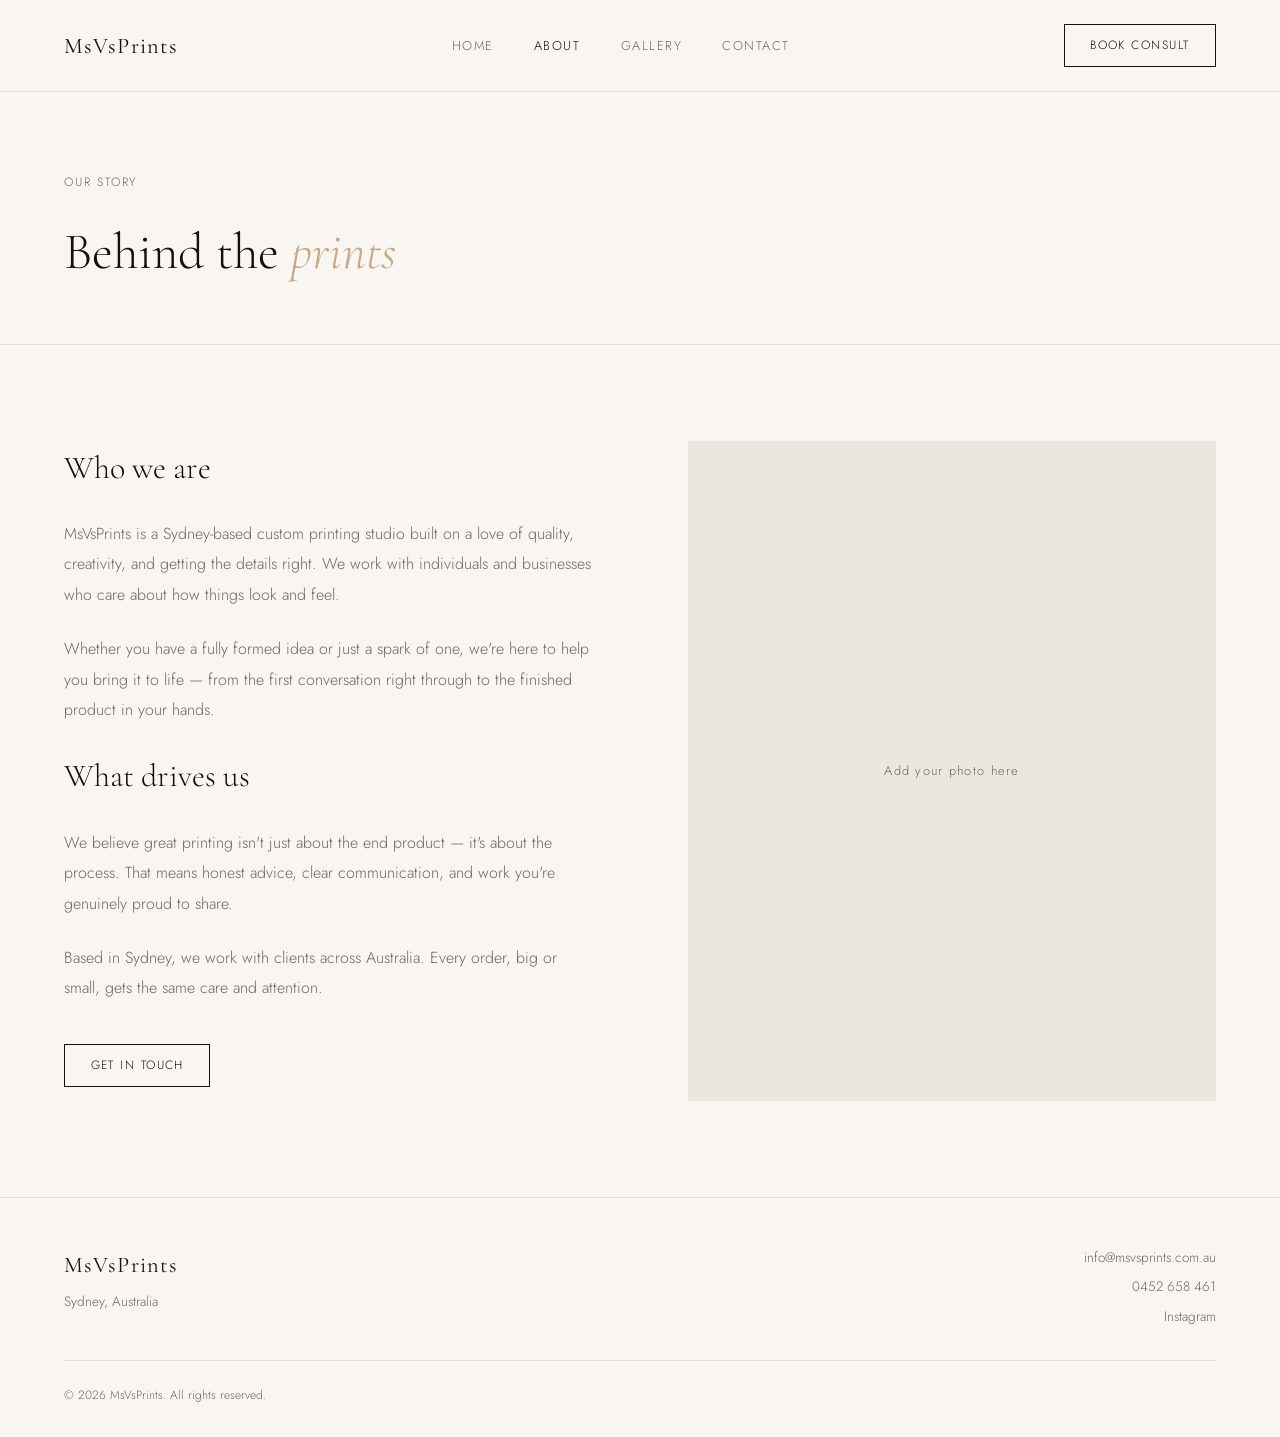
==== pages/about.html @ 6c97df3b "first commit" ====
<!DOCTYPE html>
<html lang="en">
<head>
  <meta charset="UTF-8" />
  <meta name="viewport" content="width=device-width, initial-scale=1.0" />
  <title>About — MsVsPrints</title>
  <link rel="stylesheet" href="../style.css" />
  <link href="https://fonts.googleapis.com/css2?family=Cormorant+Garamond:ital,wght@0,300;0,400;1,300&family=Jost:wght@300;400;500&display=swap" rel="stylesheet" />
</head>
<body>

  <header class="nav">
    <a href="../index.html" class="logo">MsVsPrints</a>
    <nav>
      <a href="../index.html">Home</a>
      <a href="about.html" class="active">About</a>
      <a href="gallery.html">Gallery</a>
      <a href="contact.html">Contact</a>
    </nav>
    <a href="contact.html" class="btn">Book Consult</a>
  </header>

  <section class="page-hero">
    <span>Our Story</span>
    <h1>Behind the <em>prints</em></h1>
  </section>

  <section class="about-body">
    <div class="about-text">
      <h2>Who we are</h2>
      <p>
        MsVsPrints is a Sydney-based custom printing studio built on a love of quality, creativity, and getting the details right. We work with individuals and businesses who care about how things look and feel.
      </p>
      <p>
        Whether you have a fully formed idea or just a spark of one, we're here to help you bring it to life — from the first conversation right through to the finished product in your hands.
      </p>
      <h2>What drives us</h2>
      <p>
        We believe great printing isn't just about the end product — it's about the process. That means honest advice, clear communication, and work you're genuinely proud to share.
      </p>
      <p>
        Based in Sydney, we work with clients across Australia. Every order, big or small, gets the same care and attention.
      </p>
      <a href="contact.html" class="btn" style="align-self: flex-start; margin-top: 1rem;">Get in touch</a>
    </div>
    <div class="about-image">
      <!-- Replace with: <img src="../images/about.jpg" alt="About MsVsPrints" /> -->
      <span>Add your photo here</span>
    </div>
  </section>

  <footer class="footer">
    <div class="footer-left">
      <span class="logo">MsVsPrints</span>
      <p>Sydney, Australia</p>
    </div>
    <div class="footer-right">
      <a href="mailto:info@msvsprints.com.au">info@msvsprints.com.au</a>
      <a href="tel:0452658461">0452 658 461</a>
      <a href="https://www.instagram.com/msvsprints/" target="_blank">Instagram</a>
    </div>
    <div class="footer-bottom">
      <p>© 2026 MsVsPrints. All rights reserved.</p>
    </div>
  </footer>

</body>
</html>
---- style.css ----
/* ============================
   MSVSPRINTS — CLEAN MINIMAL
   ============================ */

:root {
  --cream: #f9f6f1;
  --black: #111110;
  --mid: #6b6860;
  --accent: #c8a882;
  --border: #e4e0d8;
  --font-display: 'Cormorant Garamond', Georgia, serif;
  --font-body: 'Jost', sans-serif;
}

*, *::before, *::after { box-sizing: border-box; margin: 0; padding: 0; }

html { scroll-behavior: smooth; }

body {
  background: var(--cream);
  color: var(--black);
  font-family: var(--font-body);
  font-weight: 300;
  font-size: 16px;
  line-height: 1.7;
}

a { color: inherit; text-decoration: none; }

img { display: block; width: 100%; height: 100%; object-fit: cover; }

/* ---- NAV ---- */
.nav {
  display: flex;
  align-items: center;
  justify-content: space-between;
  padding: 1.5rem 4rem;
  border-bottom: 1px solid var(--border);
  position: sticky;
  top: 0;
  background: var(--cream);
  z-index: 100;
}

.logo {
  font-family: var(--font-display);
  font-size: 1.4rem;
  font-weight: 400;
  letter-spacing: 0.05em;
}

.nav nav {
  display: flex;
  gap: 2.5rem;
}

.nav nav a {
  font-size: 0.8rem;
  letter-spacing: 0.12em;
  text-transform: uppercase;
  color: var(--mid);
  transition: color 0.2s;
}

.nav nav a:hover,
.nav nav a.active { color: var(--black); }

/* ---- BUTTON ---- */
.btn {
  display: inline-block;
  padding: 0.65rem 1.6rem;
  border: 1px solid var(--black);
  font-size: 0.75rem;
  letter-spacing: 0.12em;
  text-transform: uppercase;
  font-family: var(--font-body);
  transition: background 0.25s, color 0.25s;
  cursor: pointer;
}

.btn:hover { background: var(--black); color: var(--cream); }

.btn-dark {
  background: var(--black);
  color: var(--cream);
  border-color: var(--black);
}

.btn-dark:hover { background: transparent; color: var(--black); }

/* ---- HERO ---- */
.hero {
  display: grid;
  grid-template-columns: 1fr 1fr;
  min-height: 88vh;
}

.hero-text {
  padding: 6rem 4rem;
  display: flex;
  flex-direction: column;
  justify-content: center;
  gap: 1.5rem;
}

.hero-eyebrow {
  font-size: 0.75rem;
  letter-spacing: 0.15em;
  text-transform: uppercase;
  color: var(--mid);
}

.hero-text h1 {
  font-family: var(--font-display);
  font-size: clamp(3rem, 5vw, 5.5rem);
  font-weight: 300;
  line-height: 1.1;
}

.hero-text h1 em {
  font-style: italic;
  color: var(--accent);
}

.hero-text p {
  max-width: 380px;
  color: var(--mid);
  font-size: 1rem;
}

.hero-image {
  background: var(--border);
  position: relative;
  overflow: hidden;
}

.hero-placeholder {
  width: 100%;
  height: 100%;
  display: flex;
  align-items: center;
  justify-content: center;
  background: #ebe7df;
  color: var(--mid);
  font-size: 0.8rem;
  letter-spacing: 0.1em;
  text-align: center;
  padding: 2rem;
}

/* ---- STRIP ---- */
.strip {
  background: var(--black);
  color: var(--cream);
  padding: 1.2rem 4rem;
  display: flex;
  align-items: center;
  justify-content: space-between;
  font-size: 0.85rem;
  letter-spacing: 0.05em;
}

.strip a {
  color: var(--accent);
  font-size: 0.8rem;
  letter-spacing: 0.1em;
  transition: opacity 0.2s;
}

.strip a:hover { opacity: 0.7; }

/* ---- SERVICES ---- */
.services {
  padding: 7rem 4rem;
}

.services h2 {
  font-family: var(--font-display);
  font-size: clamp(2rem, 3vw, 3rem);
  font-weight: 300;
  margin-bottom: 4rem;
  padding-bottom: 1.5rem;
  border-bottom: 1px solid var(--border);
}

.services-grid {
  display: grid;
  grid-template-columns: repeat(3, 1fr);
  gap: 3rem;
}

.service-card {
  display: flex;
  flex-direction: column;
  gap: 1rem;
  padding-top: 1.5rem;
  border-top: 1px solid var(--border);
}

.service-num {
  font-size: 0.7rem;
  letter-spacing: 0.15em;
  color: var(--accent);
}

.service-card h3 {
  font-family: var(--font-display);
  font-size: 1.5rem;
  font-weight: 400;
}

.service-card p {
  color: var(--mid);
  font-size: 0.9rem;
}

/* ---- CTA ---- */
.cta {
  padding: 8rem 4rem;
  text-align: center;
  background: var(--cream);
  border-top: 1px solid var(--border);
  display: flex;
  flex-direction: column;
  align-items: center;
  gap: 2.5rem;
}

.cta h2 {
  font-family: var(--font-display);
  font-size: clamp(2.5rem, 4vw, 4.5rem);
  font-weight: 300;
  line-height: 1.15;
}

.cta h2 em {
  font-style: italic;
  color: var(--accent);
}

/* ---- FOOTER ---- */
.footer {
  border-top: 1px solid var(--border);
  padding: 3rem 4rem 2rem;
  display: grid;
  grid-template-columns: 1fr 1fr;
  grid-template-rows: auto auto;
  gap: 2rem;
}

.footer-left {
  display: flex;
  flex-direction: column;
  gap: 0.4rem;
}

.footer-left p { font-size: 0.85rem; color: var(--mid); }

.footer-right {
  display: flex;
  flex-direction: column;
  align-items: flex-end;
  gap: 0.4rem;
}

.footer-right a {
  font-size: 0.85rem;
  color: var(--mid);
  transition: color 0.2s;
}

.footer-right a:hover { color: var(--black); }

.footer-bottom {
  grid-column: 1 / -1;
  border-top: 1px solid var(--border);
  padding-top: 1.5rem;
  font-size: 0.75rem;
  color: var(--mid);
}

/* ---- PAGE HERO (inner pages) ---- */
.page-hero {
  padding: 5rem 4rem 3rem;
  border-bottom: 1px solid var(--border);
}

.page-hero span {
  font-size: 0.75rem;
  letter-spacing: 0.15em;
  text-transform: uppercase;
  color: var(--mid);
  display: block;
  margin-bottom: 1rem;
}

.page-hero h1 {
  font-family: var(--font-display);
  font-size: clamp(2.5rem, 4vw, 4rem);
  font-weight: 300;
}

.page-hero h1 em { font-style: italic; color: var(--accent); }

/* ---- ABOUT PAGE ---- */
.about-body {
  display: grid;
  grid-template-columns: 1fr 1fr;
  gap: 6rem;
  padding: 6rem 4rem;
  align-items: start;
}

.about-text { display: flex; flex-direction: column; gap: 1.5rem; }

.about-text h2 {
  font-family: var(--font-display);
  font-size: 2rem;
  font-weight: 300;
}

.about-text p { color: var(--mid); line-height: 1.9; }

.about-image {
  aspect-ratio: 4/5;
  background: #ebe7df;
  display: flex;
  align-items: center;
  justify-content: center;
  color: var(--mid);
  font-size: 0.8rem;
  letter-spacing: 0.1em;
}

/* ---- GALLERY PAGE ---- */
.gallery-grid {
  display: grid;
  grid-template-columns: repeat(3, 1fr);
  gap: 1.5rem;
  padding: 4rem;
}

.gallery-item {
  aspect-ratio: 1;
  background: #ebe7df;
  overflow: hidden;
  display: flex;
  align-items: center;
  justify-content: center;
  color: var(--mid);
  font-size: 0.75rem;
  letter-spacing: 0.1em;
  transition: opacity 0.3s;
}

.gallery-item:hover { opacity: 0.85; }

/* ---- CONTACT PAGE ---- */
.contact-body {
  display: grid;
  grid-template-columns: 1fr 1fr;
  gap: 6rem;
  padding: 6rem 4rem;
}

.contact-info { display: flex; flex-direction: column; gap: 2rem; }

.contact-info h2 {
  font-family: var(--font-display);
  font-size: 2rem;
  font-weight: 300;
}

.contact-detail { display: flex; flex-direction: column; gap: 0.3rem; }

.contact-detail label {
  font-size: 0.7rem;
  letter-spacing: 0.15em;
  text-transform: uppercase;
  color: var(--accent);
}

.contact-detail a, .contact-detail p {
  font-size: 0.95rem;
  color: var(--mid);
}

.contact-form { display: flex; flex-direction: column; gap: 1.5rem; }

.form-group { display: flex; flex-direction: column; gap: 0.5rem; }

.form-group label {
  font-size: 0.75rem;
  letter-spacing: 0.1em;
  text-transform: uppercase;
}

.form-group input,
.form-group textarea {
  background: transparent;
  border: 1px solid var(--border);
  padding: 0.85rem 1rem;
  font-family: var(--font-body);
  font-size: 0.9rem;
  color: var(--black);
  outline: none;
  transition: border-color 0.2s;
  resize: vertical;
}

.form-group input:focus,
.form-group textarea:focus { border-color: var(--black); }

/* ---- MOBILE ---- */
@media (max-width: 768px) {
  .nav { padding: 1.2rem 1.5rem; }
  .nav nav { display: none; }

  .hero { grid-template-columns: 1fr; min-height: auto; }
  .hero-text { padding: 4rem 1.5rem; }
  .hero-image { height: 55vw; }

  .strip { padding: 1rem 1.5rem; flex-direction: column; gap: 0.5rem; text-align: center; }

  .services { padding: 4rem 1.5rem; }
  .services-grid { grid-template-columns: 1fr; gap: 2rem; }

  .cta { padding: 5rem 1.5rem; }

  .footer { padding: 2rem 1.5rem; grid-template-columns: 1fr; }
  .footer-right { align-items: flex-start; }

  .page-hero { padding: 3rem 1.5rem 2rem; }
  .about-body, .contact-body { grid-template-columns: 1fr; gap: 3rem; padding: 3rem 1.5rem; }
  .gallery-grid { grid-template-columns: repeat(2, 1fr); padding: 2rem 1.5rem; gap: 1rem; }
}
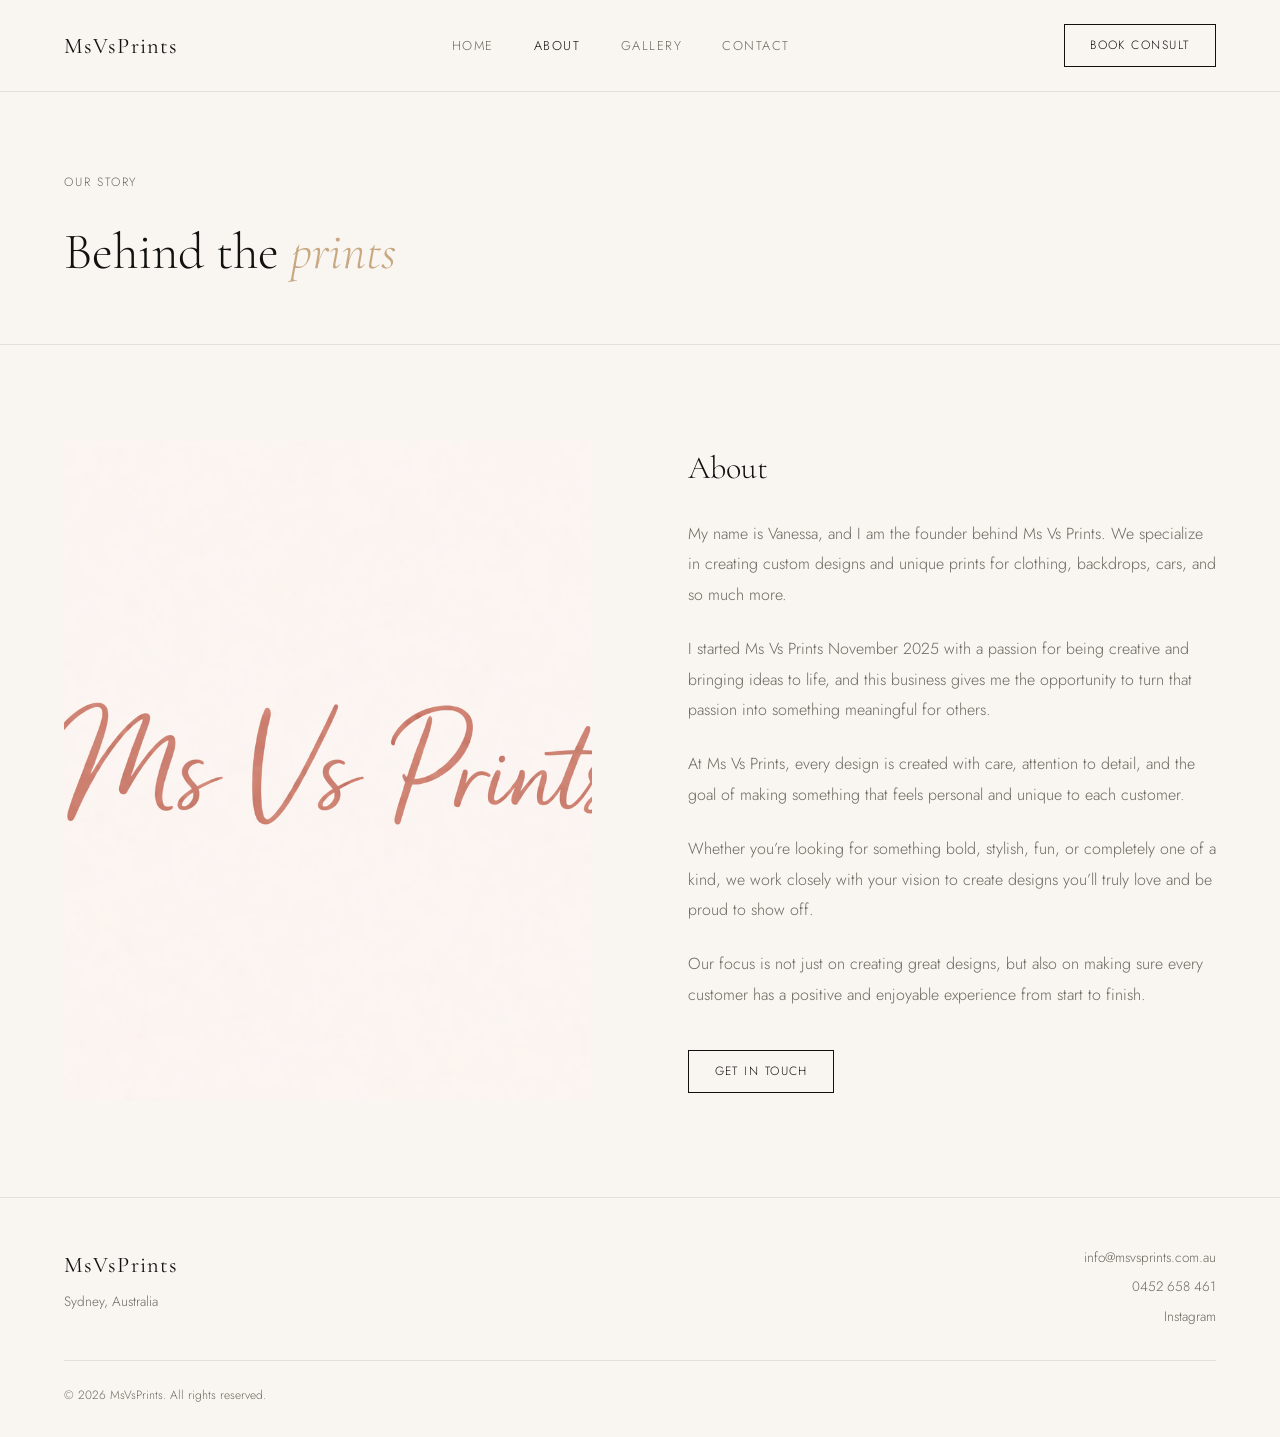
==== commit 3271df9f: "Refactor code structure for improved readability and maintainability" ====
--- a/pages/about.html
+++ b/pages/about.html
@@ -26,26 +26,17 @@
   </section>
 
   <section class="about-body">
+    <div class="about-image">
+      <img src="../main%20images/Main.png" alt="About MsVsPrints" />
+    </div>
     <div class="about-text">
-      <h2>Who we are</h2>
-      <p>
-        MsVsPrints is a Sydney-based custom printing studio built on a love of quality, creativity, and getting the details right. We work with individuals and businesses who care about how things look and feel.
-      </p>
-      <p>
-        Whether you have a fully formed idea or just a spark of one, we're here to help you bring it to life — from the first conversation right through to the finished product in your hands.
-      </p>
-      <h2>What drives us</h2>
-      <p>
-        We believe great printing isn't just about the end product — it's about the process. That means honest advice, clear communication, and work you're genuinely proud to share.
-      </p>
-      <p>
-        Based in Sydney, we work with clients across Australia. Every order, big or small, gets the same care and attention.
-      </p>
+      <h2>About</h2>
+      <p>My name is Vanessa, and I am the founder behind Ms Vs Prints. We specialize in creating custom designs and unique prints for clothing, backdrops, cars, and so much more.</p>
+      <p>I started Ms Vs Prints November 2025 with a passion for being creative and bringing ideas to life, and this business gives me the opportunity to turn that passion into something meaningful for others.</p>
+      <p>At Ms Vs Prints, every design is created with care, attention to detail, and the goal of making something that feels personal and unique to each customer.</p>
+      <p>Whether you’re looking for something bold, stylish, fun, or completely one of a kind, we work closely with your vision to create designs you’ll truly love and be proud to show off.</p>
+      <p>Our focus is not just on creating great designs, but also on making sure every customer has a positive and enjoyable experience from start to finish.</p>
       <a href="contact.html" class="btn" style="align-self: flex-start; margin-top: 1rem;">Get in touch</a>
-    </div>
-    <div class="about-image">
-      <!-- Replace with: <img src="../images/about.jpg" alt="About MsVsPrints" /> -->
-      <span>Add your photo here</span>
     </div>
   </section>
 
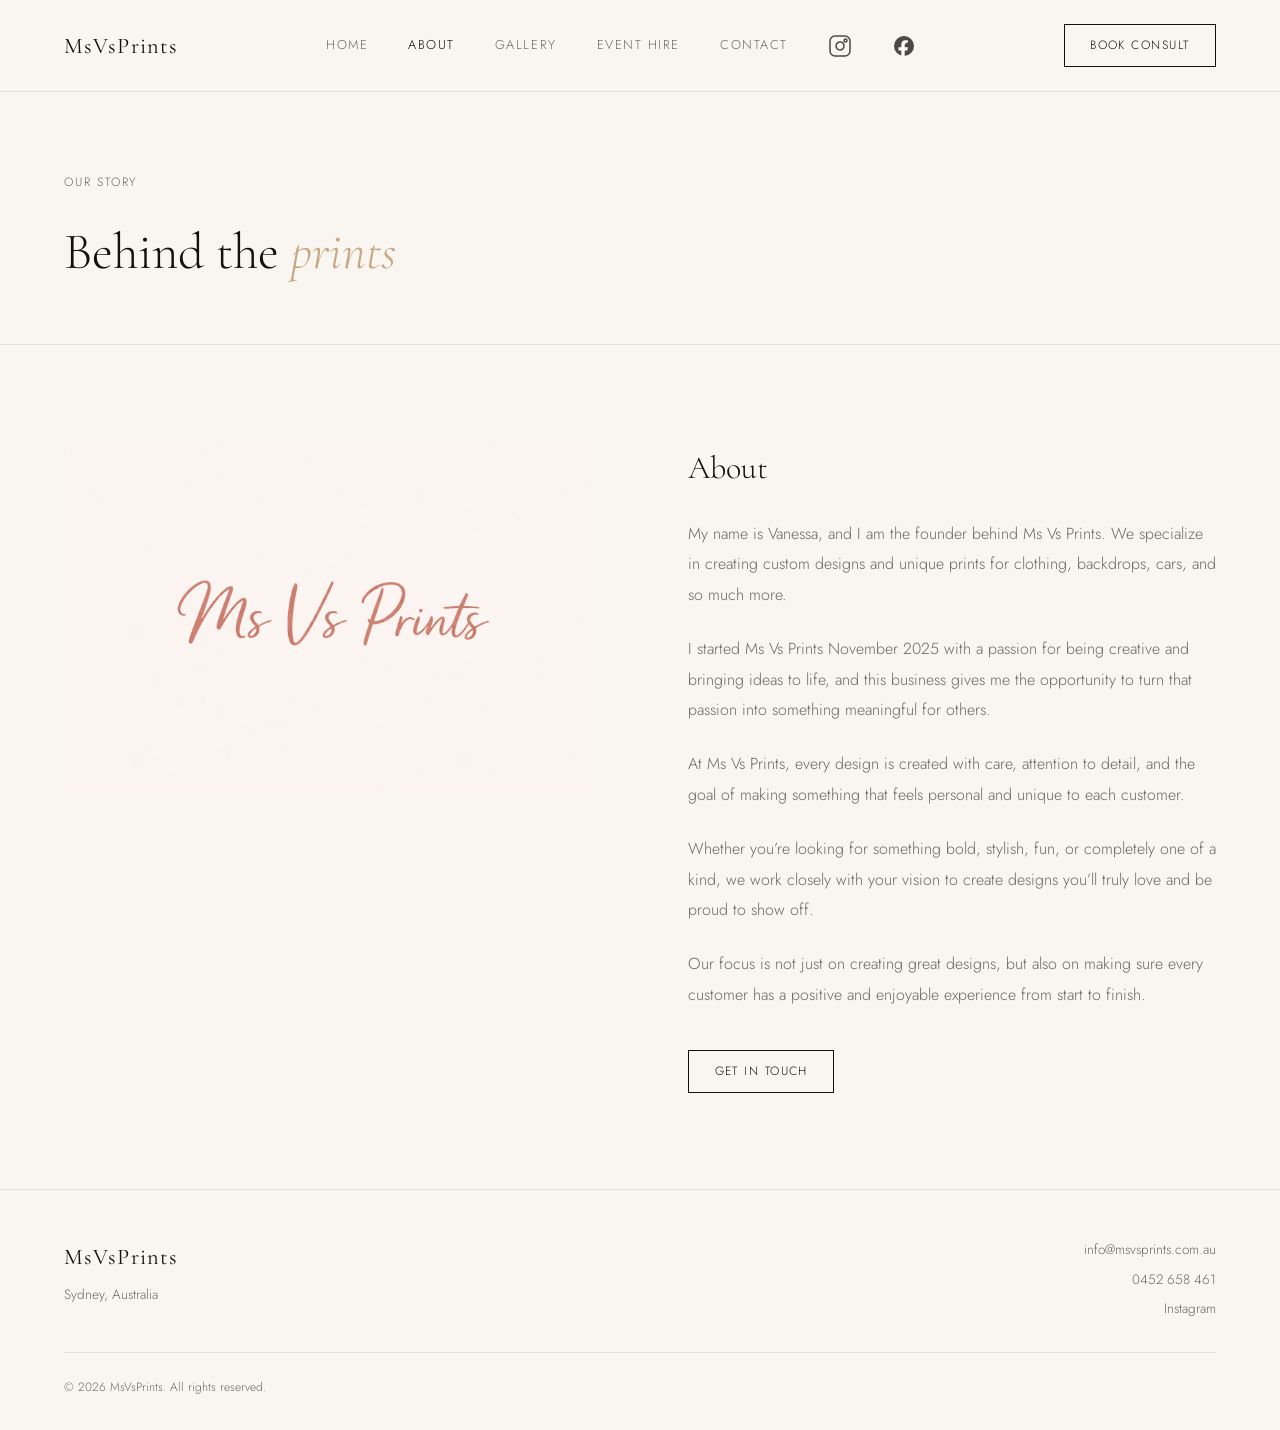
==== commit 0d6f51b9: "Add social media links to navigation and style updates for icons" ====
--- a/pages/about.html
+++ b/pages/about.html
@@ -15,7 +15,10 @@
       <a href="../index.html">Home</a>
       <a href="about.html" class="active">About</a>
       <a href="gallery.html">Gallery</a>
+      <a href="event-hire.html">Event Hire</a>
       <a href="contact.html">Contact</a>
+      <a href="https://www.instagram.com/msvsprints/" target="_blank" class="social-icon" title="Instagram"><img src="../instagram-icon.svg" alt="Instagram" style="height: 24px; width: 24px; display: inline;" /></a>
+      <a href="https://www.facebook.com/profile.php?id=61572029797765" target="_blank" class="social-icon" title="Facebook"><img src="../facebook-icon.svg" alt="Facebook" style="height: 24px; width: 24px; display: inline;" /></a>
     </nav>
     <a href="contact.html" class="btn">Book Consult</a>
   </header>
--- a/style.css
+++ b/style.css
@@ -65,6 +65,25 @@
 .nav nav a:hover,
 .nav nav a.active { color: var(--black); }
 
+.social-icon {
+  font-size: 1.8rem !important;
+  text-transform: none !important;
+  letter-spacing: normal !important;
+  opacity: 0.7;
+  transition: opacity 0.2s;
+  display: inline-flex;
+  align-items: center;
+  justify-content: center;
+}
+
+.social-icon img {
+  width: 24px;
+  height: 24px;
+  object-fit: contain;
+}
+
+.social-icon:hover { opacity: 1; }
+
 /* ---- BUTTON ---- */
 .btn {
   display: inline-block;
@@ -322,7 +341,6 @@
 .about-text p { color: var(--mid); line-height: 1.9; }
 
 .about-image {
-  aspect-ratio: 4/5;
   background: #ebe7df;
   display: flex;
   align-items: center;
@@ -330,6 +348,12 @@
   color: var(--mid);
   font-size: 0.8rem;
   letter-spacing: 0.1em;
+}
+
+.about-image img {
+  width: 100%;
+  height: auto;
+  object-fit: contain;
 }
 
 /* ---- GALLERY PAGE ---- */
@@ -354,6 +378,13 @@
 }
 
 .gallery-item:hover { opacity: 0.85; }
+
+.gallery-item img {
+  width: 100%;
+  height: 100%;
+  object-fit: cover;
+  display: block;
+}
 
 /* ---- CONTACT PAGE ---- */
 .contact-body {
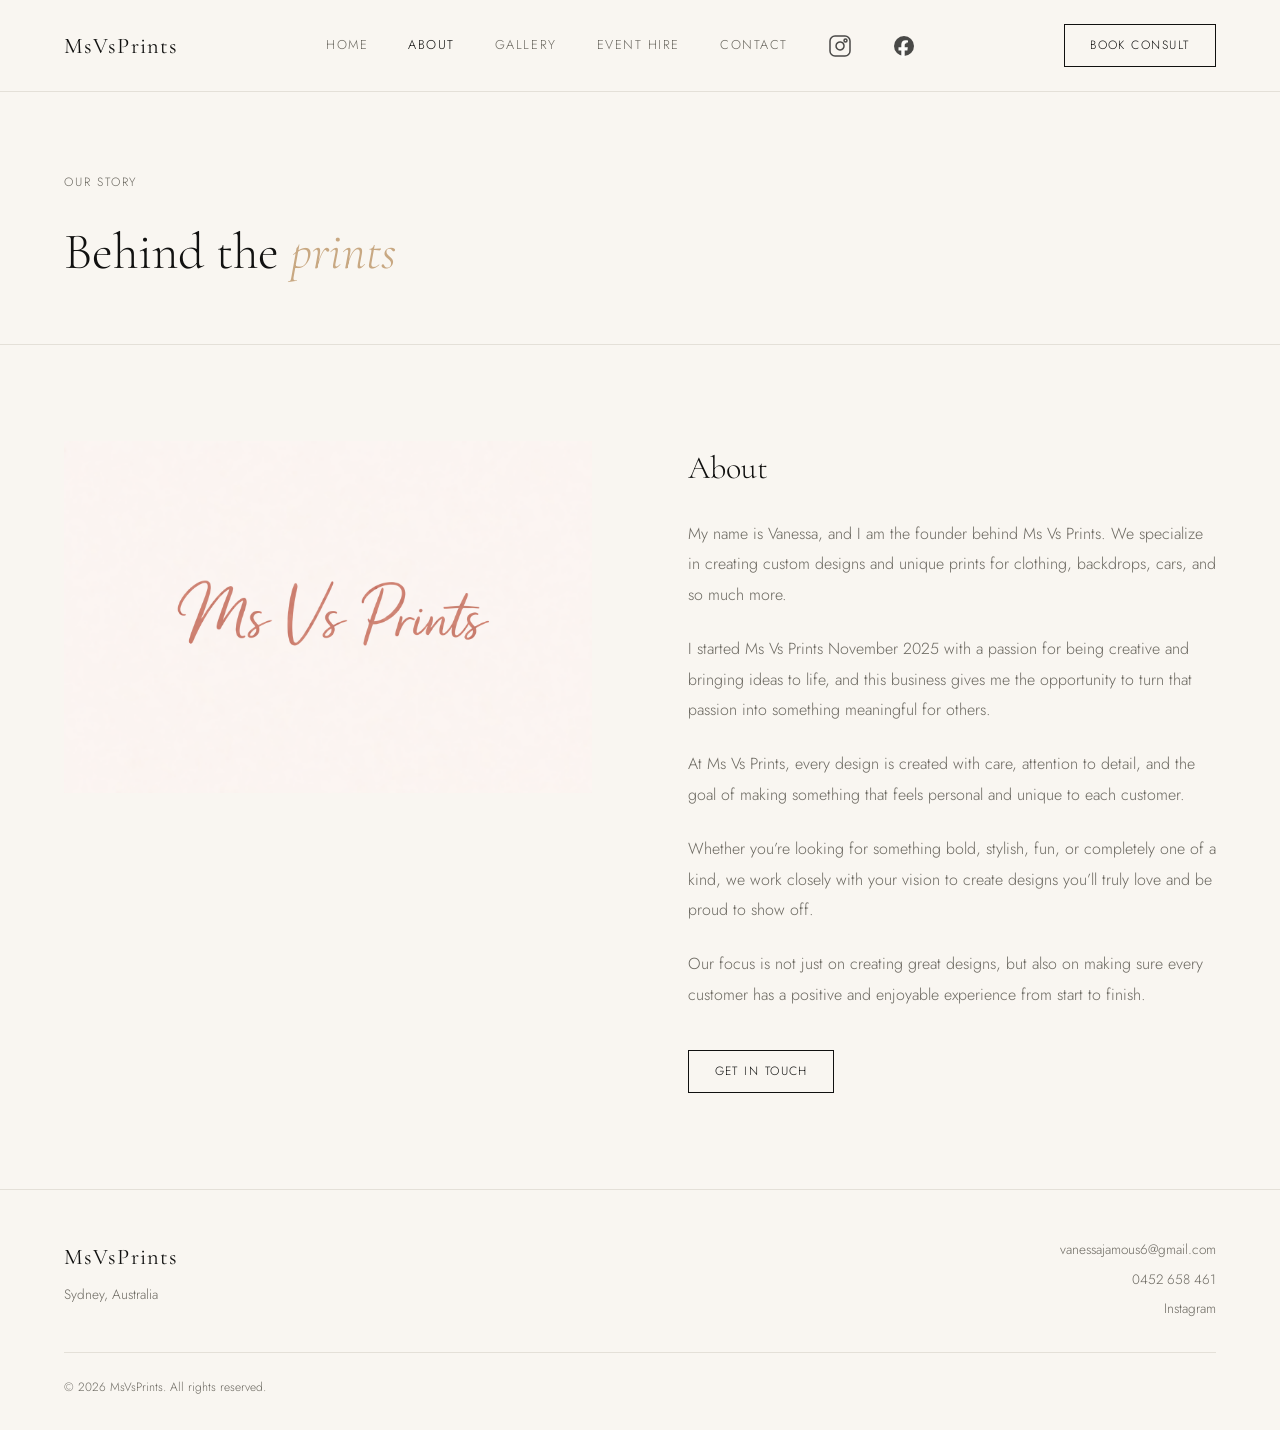
==== commit 1095c35a: "Update contact email address across multiple pages" ====
--- a/pages/about.html
+++ b/pages/about.html
@@ -49,7 +49,7 @@
       <p>Sydney, Australia</p>
     </div>
     <div class="footer-right">
-      <a href="mailto:info@msvsprints.com.au">info@msvsprints.com.au</a>
+      <a href="mailto:vanessajamous6@gmail.com">vanessajamous6@gmail.com</a>
       <a href="tel:0452658461">0452 658 461</a>
       <a href="https://www.instagram.com/msvsprints/" target="_blank">Instagram</a>
     </div>
